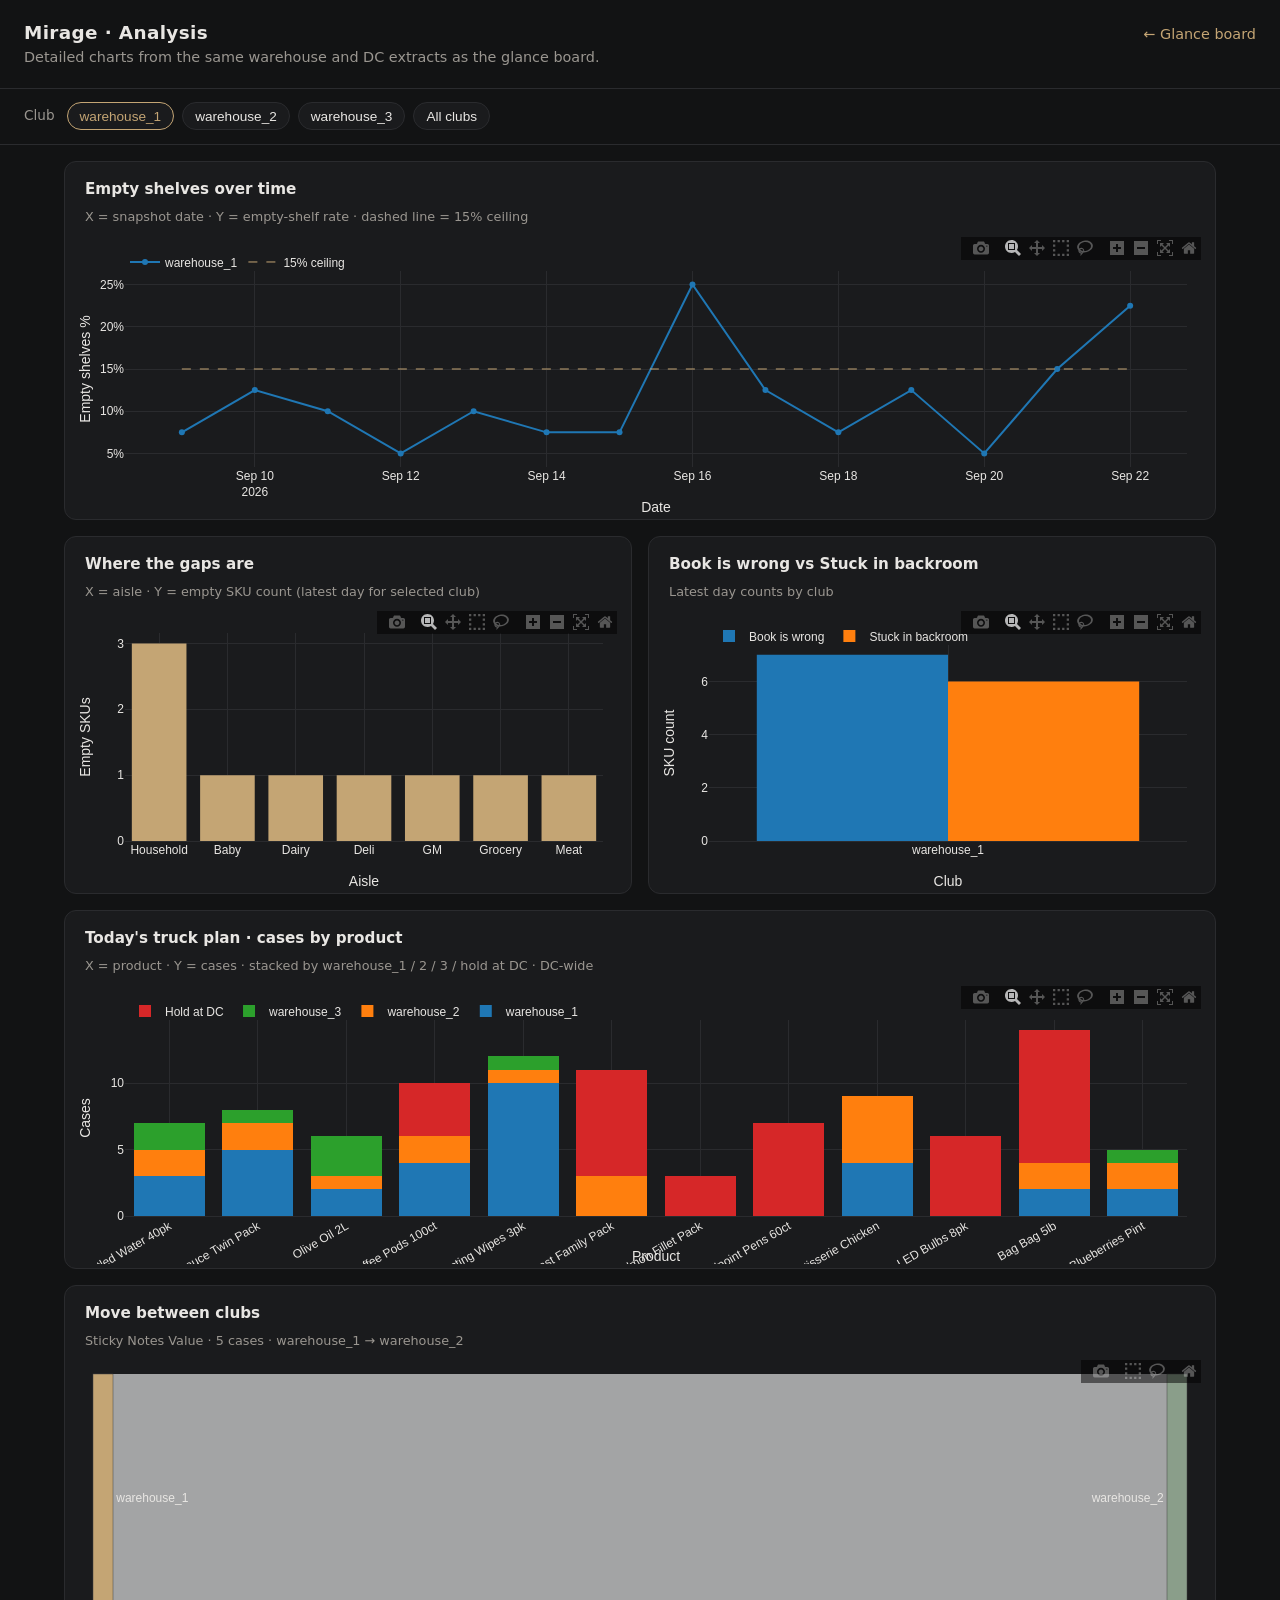
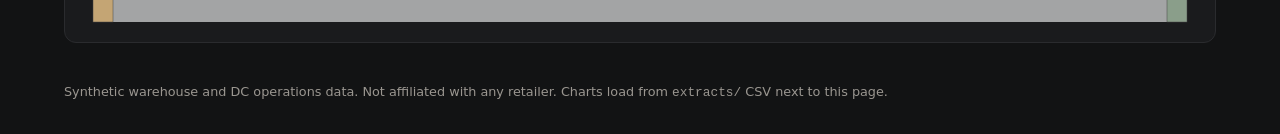
==== docs/analysis.html @ 95f7615b "Add Mirage analysis charts page Plotly deep-dive on the same CSV extracts as the glance board: gap t" ====
<!DOCTYPE html>
<html lang="en">
<head>
  <meta charset="utf-8" />
  <meta name="viewport" content="width=device-width, initial-scale=1" />
  <title>Mirage · Analysis</title>
  <link rel="icon" href="./favicon.svg" type="image/svg+xml" />
  <script src="https://cdn.plot.ly/plotly-2.35.2.min.js" charset="utf-8"></script>
  <style>
    :root {
      --bg: #121314;
      --panel: #1a1b1d;
      --ink: #e8e6e3;
      --muted: #9a9690;
      --line: #2a2b2e;
      --accent: #c4a574;
    }
    * { box-sizing: border-box; }
    body {
      margin: 0;
      font-family: "IBM Plex Sans", "Segoe UI", system-ui, sans-serif;
      background: var(--bg);
      color: var(--ink);
      line-height: 1.45;
    }
    header {
      display: flex; flex-wrap: wrap; gap: 1rem; align-items: baseline;
      justify-content: space-between;
      padding: 1.25rem 1.5rem;
      border-bottom: 1px solid var(--line);
    }
    header h1 { font-size: 1.15rem; font-weight: 600; margin: 0; letter-spacing: 0.02em; }
    header p { margin: 0; color: var(--muted); font-size: 0.9rem; }
    header a { color: var(--accent); text-decoration: none; }
    header a:hover { text-decoration: underline; }
    .toolbar {
      display: flex; flex-wrap: wrap; gap: 0.5rem; align-items: center;
      padding: 0.85rem 1.5rem; border-bottom: 1px solid var(--line);
    }
    .toolbar label { color: var(--muted); font-size: 0.85rem; margin-right: 0.25rem; }
    .chip {
      appearance: none; border: 1px solid var(--line); background: var(--panel);
      color: var(--ink); padding: 0.35rem 0.75rem; border-radius: 999px;
      cursor: pointer; font-size: 0.85rem;
    }
    .chip[aria-pressed="true"] { border-color: var(--accent); color: var(--accent); }
    main {
      display: grid;
      grid-template-columns: 1fr;
      gap: 1rem;
      padding: 1rem 1.5rem 2.5rem;
      max-width: 1200px;
      margin: 0 auto;
    }
    @media (min-width: 900px) {
      main { grid-template-columns: 1fr 1fr; }
      .wide { grid-column: 1 / -1; }
    }
    section.panel {
      background: var(--panel);
      border: 1px solid var(--line);
      border-radius: 12px;
      padding: 0.75rem 0.75rem 0.25rem;
    }
    section.panel h2 {
      margin: 0.25rem 0.5rem 0.5rem;
      font-size: 0.95rem;
      font-weight: 600;
    }
    section.panel .note {
      margin: 0 0.5rem 0.5rem;
      font-size: 0.8rem;
      color: var(--muted);
    }
    .chart { width: 100%; min-height: 280px; }
    footer {
      max-width: 1200px; margin: 0 auto; padding: 0 1.5rem 2rem;
      color: var(--muted); font-size: 0.8rem;
    }
  </style>
</head>
<body>
  <header>
    <div>
      <h1>Mirage · Analysis</h1>
      <p>Detailed charts from the same warehouse and DC extracts as the glance board.</p>
    </div>
    <p><a href="./">← Glance board</a></p>
  </header>
  <div class="toolbar" role="group" aria-label="Club filter">
    <label>Club</label>
    <button type="button" class="chip" data-club="warehouse_1" aria-pressed="true">warehouse_1</button>
    <button type="button" class="chip" data-club="warehouse_2" aria-pressed="false">warehouse_2</button>
    <button type="button" class="chip" data-club="warehouse_3" aria-pressed="false">warehouse_3</button>
    <button type="button" class="chip" data-club="all" aria-pressed="false">All clubs</button>
  </div>
  <main>
    <section class="panel wide">
      <h2>Empty shelves over time</h2>
      <p class="note">X = snapshot date · Y = empty-shelf rate · dashed line = 15% ceiling</p>
      <div id="gap-trend" class="chart"></div>
    </section>
    <section class="panel">
      <h2>Where the gaps are</h2>
      <p class="note">X = aisle · Y = empty SKU count (latest day for selected club)</p>
      <div id="gaps-aisle" class="chart"></div>
    </section>
    <section class="panel">
      <h2>Book is wrong vs Stuck in backroom</h2>
      <p class="note">Latest day counts by club</p>
      <div id="kpi-bars" class="chart"></div>
    </section>
    <section class="panel wide">
      <h2>Today's truck plan · cases by product</h2>
      <p class="note">X = product · Y = cases · stacked by warehouse_1 / 2 / 3 / hold at DC · DC-wide</p>
      <div id="po-stack" class="chart"></div>
    </section>
    <section class="panel wide">
      <h2>Move between clubs</h2>
      <p class="note">Sticky Notes Value · 5 cases · warehouse_1 → warehouse_2</p>
      <div id="xfer" class="chart"></div>
    </section>
  </main>
  <footer>
    Synthetic warehouse and DC operations data. Not affiliated with any retailer.
    Charts load from <code>extracts/</code> CSV next to this page.
  </footer>
  <script>
  (() => {
    const LAYOUT = {
      paper_bgcolor: "rgba(0,0,0,0)",
      plot_bgcolor: "rgba(0,0,0,0)",
      font: { color: "#e8e6e3", family: "IBM Plex Sans, Segoe UI, sans-serif", size: 12 },
      margin: { t: 24, r: 16, b: 48, l: 48 },
      xaxis: { gridcolor: "#2a2b2e", zerolinecolor: "#2a2b2e" },
      yaxis: { gridcolor: "#2a2b2e", zerolinecolor: "#2a2b2e" },
      legend: { orientation: "h", y: 1.12 },
    };
    const CFG = { responsive: true, displayModeBar: true, displaylogo: false };
    let club = "warehouse_1";
    let cache = {};

    async function loadCSV(name) {
      if (cache[name]) return cache[name];
      const text = await fetch("./extracts/" + name).then((r) => {
        if (!r.ok) throw new Error("Missing " + name);
        return r.text();
      });
      const lines = text.trim().split(/\r?\n/);
      const headers = lines[0].split(",");
      const rows = lines.slice(1).map((line) => {
        // simple CSV (no nested commas in these extracts except city which is quoted — use regex split)
        const cells = [];
        let cur = "", inQ = false;
        for (let i = 0; i < line.length; i++) {
          const ch = line[i];
          if (ch === '"') { inQ = !inQ; continue; }
          if (ch === "," && !inQ) { cells.push(cur); cur = ""; continue; }
          cur += ch;
        }
        cells.push(cur);
        const o = {};
        headers.forEach((h, i) => { o[h] = cells[i]; });
        return o;
      });
      cache[name] = rows;
      return rows;
    }

    function setClub(id) {
      club = id;
      document.querySelectorAll(".chip[data-club]").forEach((btn) => {
        btn.setAttribute("aria-pressed", btn.getAttribute("data-club") === id ? "true" : "false");
      });
      render();
    }

    async function render() {
      const trend = await loadCSV("v_gap_rate_trend.csv");
      const aisles = await loadCSV("v_gaps_by_category.csv");
      const kpis = await loadCSV("v_store_day_kpis.csv");
      const po = await loadCSV("v_po_allocation.csv");
      const xfer = await loadCSV("v_reallocation_moves.csv");

      const trendF = club === "all" ? trend : trend.filter((r) => r.chip_label === club);
      const byClub = {};
      trendF.forEach((r) => {
        (byClub[r.chip_label] ||= { x: [], y: [] }).x.push(r.snapshot_date);
        byClub[r.chip_label].y.push(+r.gap_rate * 100);
      });
      const trendTraces = Object.entries(byClub).map(([name, s]) => ({
        name, x: s.x, y: s.y, type: "scatter", mode: "lines+markers",
      }));
      trendTraces.push({
        name: "15% ceiling",
        x: trendF.map((r) => r.snapshot_date),
        y: trendF.map(() => 15),
        type: "scatter", mode: "lines",
        line: { dash: "dash", color: "#c4a574", width: 1 },
        hoverinfo: "skip",
      });
      Plotly.newPlot("gap-trend", trendTraces, {
        ...LAYOUT,
        yaxis: { ...LAYOUT.yaxis, title: "Empty shelves %", ticksuffix: "%" },
        xaxis: { ...LAYOUT.xaxis, title: "Date" },
      }, CFG);

      const latest = [...aisles].sort((a, b) => b.snapshot_date.localeCompare(a.snapshot_date))[0]?.snapshot_date;
      let aisleF = aisles.filter((r) => r.snapshot_date === latest);
      if (club !== "all") aisleF = aisleF.filter((r) => r.chip_label === club);
      const aisleAgg = {};
      aisleF.forEach((r) => { aisleAgg[r.category] = (aisleAgg[r.category] || 0) + (+r.gap_sku_count); });
      const aisleNames = Object.keys(aisleAgg).sort((a, b) => aisleAgg[b] - aisleAgg[a]);
      Plotly.newPlot("gaps-aisle", [{
        type: "bar",
        x: aisleNames,
        y: aisleNames.map((k) => aisleAgg[k]),
        marker: { color: "#c4a574" },
      }], {
        ...LAYOUT,
        yaxis: { ...LAYOUT.yaxis, title: "Empty SKUs" },
        xaxis: { ...LAYOUT.xaxis, title: "Aisle" },
        showlegend: false,
      }, CFG);

      const kpiLatest = [...kpis].sort((a, b) => b.snapshot_date.localeCompare(a.snapshot_date))[0]?.snapshot_date;
      let kpiF = kpis.filter((r) => r.snapshot_date === kpiLatest);
      if (club !== "all") kpiF = kpiF.filter((r) => r.chip_label === club);
      Plotly.newPlot("kpi-bars", [
        { name: "Book is wrong", type: "bar", x: kpiF.map((r) => r.chip_label), y: kpiF.map((r) => +r.phantom_sku_count) },
        { name: "Stuck in backroom", type: "bar", x: kpiF.map((r) => r.chip_label), y: kpiF.map((r) => +r.backroom_rescue_sku_count) },
      ], {
        ...LAYOUT,
        barmode: "group",
        yaxis: { ...LAYOUT.yaxis, title: "SKU count" },
        xaxis: { ...LAYOUT.xaxis, title: "Club" },
      }, CFG);

      const flags = await loadCSV("v_inventory_flags.csv");
      const skuName = {};
      flags.forEach((r) => { if (r.sku_id && r.sku_name) skuName[r.sku_id] = r.sku_name; });
      const pivot = {};
      po.forEach((r) => {
        const id = r.sku_id;
        if (!pivot[id]) pivot[id] = { label: skuName[id] || id, w1: 0, w2: 0, w3: 0, received: 0 };
        const alloc = +r.cases_allocated || 0;
        if (r.store_name === "warehouse_1") pivot[id].w1 = alloc;
        if (r.store_name === "warehouse_2") pivot[id].w2 = alloc;
        if (r.store_name === "warehouse_3") pivot[id].w3 = alloc;
        pivot[id].received = Math.max(pivot[id].received, +r.cases_received || 0);
      });
      const labs = [], a1 = [], a2 = [], a3 = [], ah = [];
      Object.values(pivot).forEach((p) => {
        labs.push(p.label);
        a1.push(p.w1); a2.push(p.w2); a3.push(p.w3);
        ah.push(Math.max(0, p.received - p.w1 - p.w2 - p.w3));
      });
      Plotly.newPlot("po-stack", [
        { name: "warehouse_1", type: "bar", x: labs, y: a1 },
        { name: "warehouse_2", type: "bar", x: labs, y: a2 },
        { name: "warehouse_3", type: "bar", x: labs, y: a3 },
        { name: "Hold at DC", type: "bar", x: labs, y: ah },
      ], {
        ...LAYOUT,
        barmode: "stack",
        yaxis: { ...LAYOUT.yaxis, title: "Cases" },
        xaxis: { ...LAYOUT.xaxis, title: "Product", tickangle: -30 },
      }, CFG);

      Plotly.newPlot("xfer", [{
        type: "sankey",
        orientation: "h",
        node: {
          label: ["warehouse_1", "warehouse_2"],
          color: ["#c4a574", "#8a9e8a"],
        },
        link: {
          source: xfer.map(() => 0),
          target: xfer.map(() => 1),
          value: xfer.map((r) => +r.cases_moved || 0),
          label: xfer.map((r) => (r.sku_name || r.sku_id) + " · " + r.cases_moved + " cases"),
        },
      }], {
        ...LAYOUT,
        margin: { t: 16, r: 16, b: 16, l: 16 },
      }, CFG);
    }

    document.querySelectorAll(".chip[data-club]").forEach((btn) => {
      btn.addEventListener("click", () => setClub(btn.getAttribute("data-club")));
    });
    render().catch((e) => {
      document.querySelector("main").insertAdjacentHTML("afterbegin",
        "<p style=\"color:#e88\">Could not load extracts: " + e.message + "</p>");
    });
  })();
  </script>
</body>
</html>
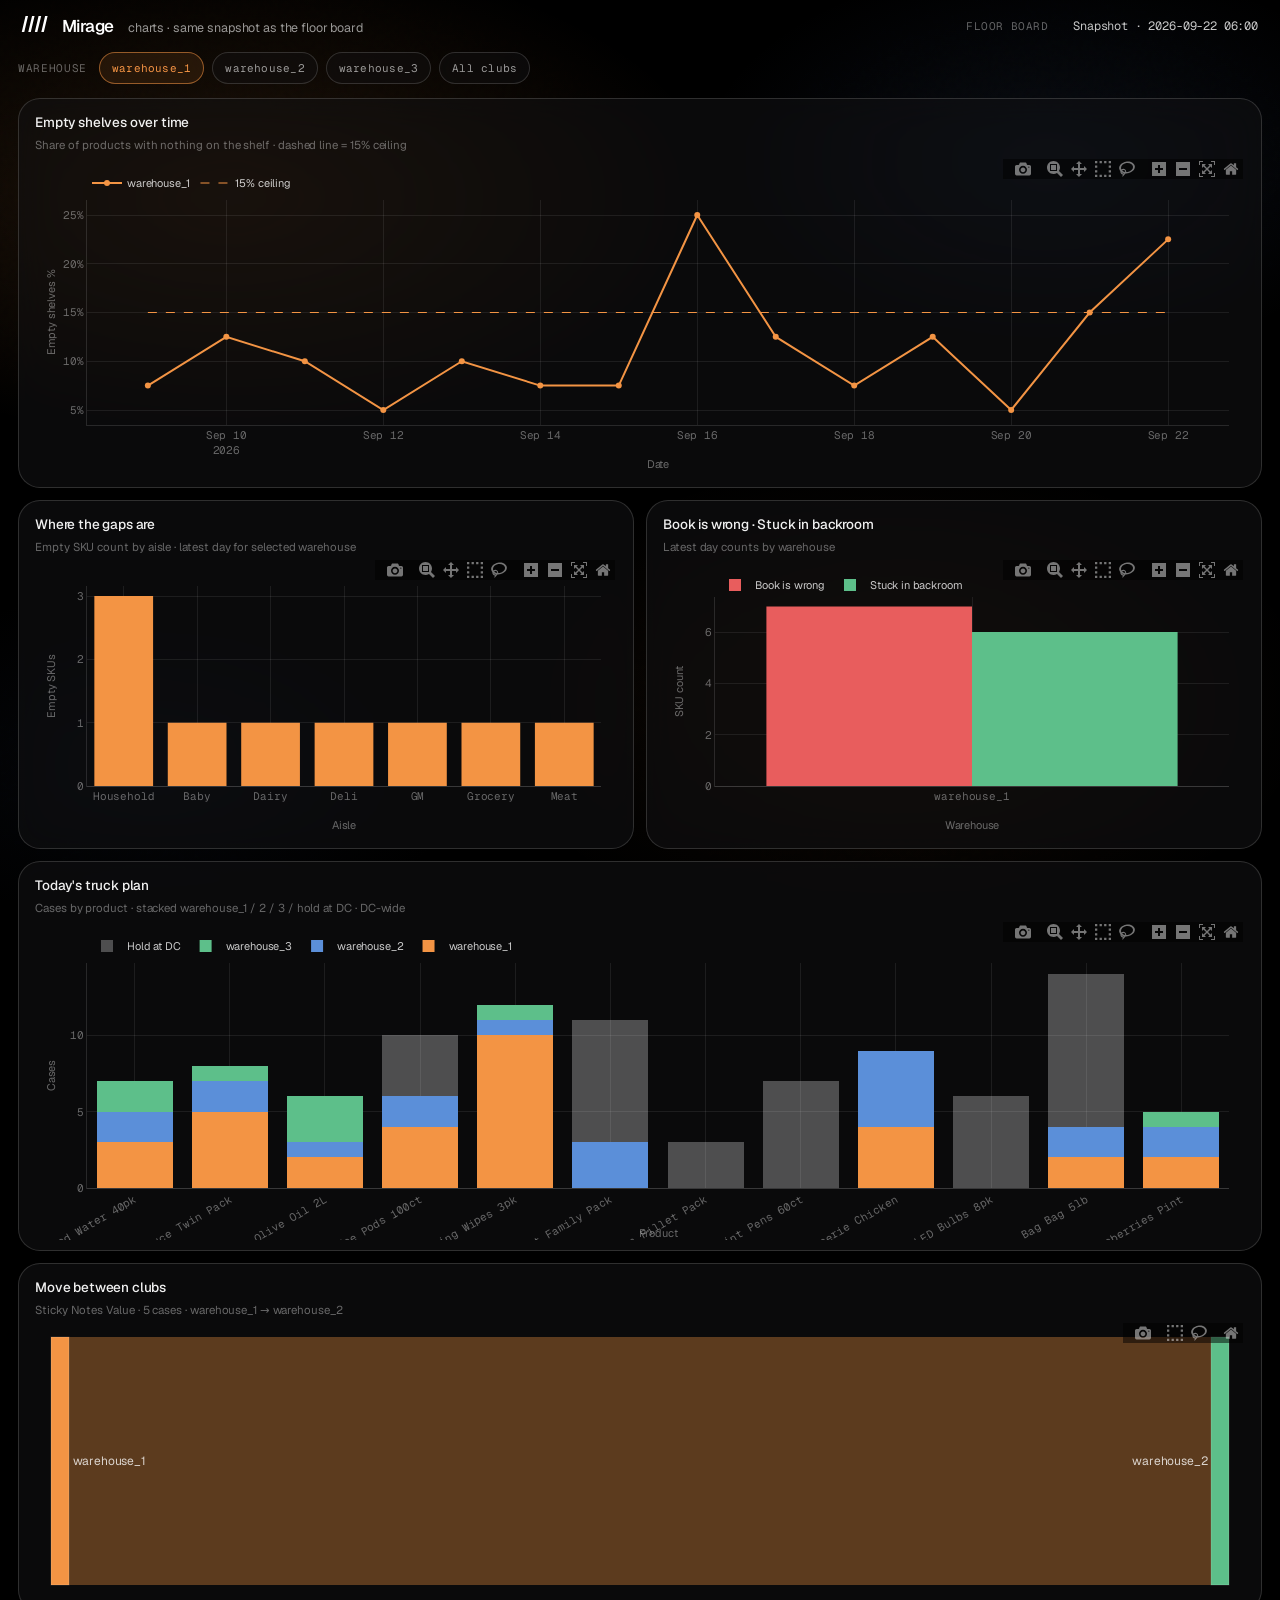
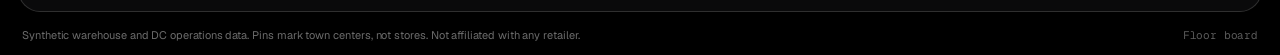
==== commit 9df9de1c: "Restyle Mirage analysis page to match frost Frost chrome on the Plotly deep-dive, Floor board link b" ====
--- a/docs/analysis.html
+++ b/docs/analysis.html
@@ -3,138 +3,124 @@
 <head>
   <meta charset="utf-8" />
   <meta name="viewport" content="width=device-width, initial-scale=1" />
-  <title>Mirage · Analysis</title>
+  <meta name="theme-color" content="#000000" />
+  <title>Mirage · Charts</title>
+  <meta name="description" content="Mirage — empty shelves over time, aisle gaps, truck plan, and moves between clubs." />
   <link rel="icon" href="./favicon.svg" type="image/svg+xml" />
+  <link rel="stylesheet" href="./assets/css/fonts.css" />
+  <link rel="stylesheet" href="./assets/css/analysis.css" />
   <script src="https://cdn.plot.ly/plotly-2.35.2.min.js" charset="utf-8"></script>
-  <style>
-    :root {
-      --bg: #121314;
-      --panel: #1a1b1d;
-      --ink: #e8e6e3;
-      --muted: #9a9690;
-      --line: #2a2b2e;
-      --accent: #c4a574;
-    }
-    * { box-sizing: border-box; }
-    body {
-      margin: 0;
-      font-family: "IBM Plex Sans", "Segoe UI", system-ui, sans-serif;
-      background: var(--bg);
-      color: var(--ink);
-      line-height: 1.45;
-    }
-    header {
-      display: flex; flex-wrap: wrap; gap: 1rem; align-items: baseline;
-      justify-content: space-between;
-      padding: 1.25rem 1.5rem;
-      border-bottom: 1px solid var(--line);
-    }
-    header h1 { font-size: 1.15rem; font-weight: 600; margin: 0; letter-spacing: 0.02em; }
-    header p { margin: 0; color: var(--muted); font-size: 0.9rem; }
-    header a { color: var(--accent); text-decoration: none; }
-    header a:hover { text-decoration: underline; }
-    .toolbar {
-      display: flex; flex-wrap: wrap; gap: 0.5rem; align-items: center;
-      padding: 0.85rem 1.5rem; border-bottom: 1px solid var(--line);
-    }
-    .toolbar label { color: var(--muted); font-size: 0.85rem; margin-right: 0.25rem; }
-    .chip {
-      appearance: none; border: 1px solid var(--line); background: var(--panel);
-      color: var(--ink); padding: 0.35rem 0.75rem; border-radius: 999px;
-      cursor: pointer; font-size: 0.85rem;
-    }
-    .chip[aria-pressed="true"] { border-color: var(--accent); color: var(--accent); }
-    main {
-      display: grid;
-      grid-template-columns: 1fr;
-      gap: 1rem;
-      padding: 1rem 1.5rem 2.5rem;
-      max-width: 1200px;
-      margin: 0 auto;
-    }
-    @media (min-width: 900px) {
-      main { grid-template-columns: 1fr 1fr; }
-      .wide { grid-column: 1 / -1; }
-    }
-    section.panel {
-      background: var(--panel);
-      border: 1px solid var(--line);
-      border-radius: 12px;
-      padding: 0.75rem 0.75rem 0.25rem;
-    }
-    section.panel h2 {
-      margin: 0.25rem 0.5rem 0.5rem;
-      font-size: 0.95rem;
-      font-weight: 600;
-    }
-    section.panel .note {
-      margin: 0 0.5rem 0.5rem;
-      font-size: 0.8rem;
-      color: var(--muted);
-    }
-    .chart { width: 100%; min-height: 280px; }
-    footer {
-      max-width: 1200px; margin: 0 auto; padding: 0 1.5rem 2rem;
-      color: var(--muted); font-size: 0.8rem;
-    }
-  </style>
 </head>
 <body>
-  <header>
-    <div>
-      <h1>Mirage · Analysis</h1>
-      <p>Detailed charts from the same warehouse and DC extracts as the glance board.</p>
+  <div class="app">
+    <div class="ambient" aria-hidden="true"></div>
+
+    <header class="topbar">
+      <div class="brand">
+        <svg class="mark" viewBox="0 0 34 20" aria-hidden="true">
+          <path
+            fill="currentColor"
+            d="M6.4 0h3.15L4.85 20H1.7L6.4 0Zm8.15 0h3.15L13 20H9.85l4.7-20Zm8.15 0H26L21.15 20h-3.15L22.7 0Zm8.15 0H34L29.3 20h-3.15L30.85 0Z"
+          ></path>
+        </svg>
+        <div class="wordmark">Mirage</div>
+        <p class="subtitle">charts · same snapshot as the floor board</p>
+      </div>
+      <div class="top-tools">
+        <a class="nav-link" href="./index.html">Floor board</a>
+        <time class="as-of" datetime="2026-09-22T06:00:00">Snapshot · 2026-09-22 06:00</time>
+      </div>
+    </header>
+
+    <div class="toolbar" role="group" aria-label="Warehouse filter">
+      <span class="toolbar-label">Warehouse</span>
+      <button type="button" class="chip" data-club="warehouse_1" aria-pressed="true">warehouse_1</button>
+      <button type="button" class="chip" data-club="warehouse_2" aria-pressed="false">warehouse_2</button>
+      <button type="button" class="chip" data-club="warehouse_3" aria-pressed="false">warehouse_3</button>
+      <button type="button" class="chip" data-club="all" aria-pressed="false">All clubs</button>
     </div>
-    <p><a href="./">← Glance board</a></p>
-  </header>
-  <div class="toolbar" role="group" aria-label="Club filter">
-    <label>Club</label>
-    <button type="button" class="chip" data-club="warehouse_1" aria-pressed="true">warehouse_1</button>
-    <button type="button" class="chip" data-club="warehouse_2" aria-pressed="false">warehouse_2</button>
-    <button type="button" class="chip" data-club="warehouse_3" aria-pressed="false">warehouse_3</button>
-    <button type="button" class="chip" data-club="all" aria-pressed="false">All clubs</button>
+
+    <main class="stage">
+      <section class="glass wide" aria-label="Empty shelves over time">
+        <h2 class="card-title">Empty shelves over time</h2>
+        <p class="card-note">Share of products with nothing on the shelf · dashed line = 15% ceiling</p>
+        <div id="gap-trend" class="chart tall"></div>
+      </section>
+
+      <section class="glass" aria-label="Where the gaps are">
+        <h2 class="card-title">Where the gaps are</h2>
+        <p class="card-note">Empty SKU count by aisle · latest day for selected warehouse</p>
+        <div id="gaps-aisle" class="chart"></div>
+      </section>
+
+      <section class="glass" aria-label="Book is wrong vs Stuck in backroom">
+        <h2 class="card-title">Book is wrong · Stuck in backroom</h2>
+        <p class="card-note">Latest day counts by warehouse</p>
+        <div id="kpi-bars" class="chart"></div>
+      </section>
+
+      <section class="glass wide" aria-label="Today's truck plan">
+        <h2 class="card-title">Today's truck plan</h2>
+        <p class="card-note">Cases by product · stacked warehouse_1 / 2 / 3 / hold at DC · DC-wide</p>
+        <div id="po-stack" class="chart tall"></div>
+      </section>
+
+      <section class="glass wide" aria-label="Move between clubs">
+        <h2 class="card-title">Move between clubs</h2>
+        <p class="card-note">Sticky Notes Value · 5 cases · warehouse_1 → warehouse_2</p>
+        <div id="xfer" class="chart"></div>
+      </section>
+    </main>
+
+    <footer class="legal">
+      <p class="disclaimer">
+        Synthetic warehouse and DC operations data. Pins mark town centers, not stores. Not affiliated with any retailer.
+      </p>
+      <a class="repo" href="./index.html">Floor board</a>
+    </footer>
   </div>
-  <main>
-    <section class="panel wide">
-      <h2>Empty shelves over time</h2>
-      <p class="note">X = snapshot date · Y = empty-shelf rate · dashed line = 15% ceiling</p>
-      <div id="gap-trend" class="chart"></div>
-    </section>
-    <section class="panel">
-      <h2>Where the gaps are</h2>
-      <p class="note">X = aisle · Y = empty SKU count (latest day for selected club)</p>
-      <div id="gaps-aisle" class="chart"></div>
-    </section>
-    <section class="panel">
-      <h2>Book is wrong vs Stuck in backroom</h2>
-      <p class="note">Latest day counts by club</p>
-      <div id="kpi-bars" class="chart"></div>
-    </section>
-    <section class="panel wide">
-      <h2>Today's truck plan · cases by product</h2>
-      <p class="note">X = product · Y = cases · stacked by warehouse_1 / 2 / 3 / hold at DC · DC-wide</p>
-      <div id="po-stack" class="chart"></div>
-    </section>
-    <section class="panel wide">
-      <h2>Move between clubs</h2>
-      <p class="note">Sticky Notes Value · 5 cases · warehouse_1 → warehouse_2</p>
-      <div id="xfer" class="chart"></div>
-    </section>
-  </main>
-  <footer>
-    Synthetic warehouse and DC operations data. Not affiliated with any retailer.
-    Charts load from <code>extracts/</code> CSV next to this page.
-  </footer>
+
   <script>
   (() => {
+    const ACCENT = "#f39444";
+    const DANGER = "#e85d5d";
+    const RESCUE = "#5dbf8a";
+    const MUTED = "rgba(255,255,255,0.38)";
+    const GRID = "rgba(255,255,255,0.08)";
+    const TEXT = "rgba(255,255,255,0.78)";
+    const SERIES = ["#f39444", "#5b8fd9", "#5dbf8a", "rgba(255,255,255,0.28)"];
+
     const LAYOUT = {
       paper_bgcolor: "rgba(0,0,0,0)",
       plot_bgcolor: "rgba(0,0,0,0)",
-      font: { color: "#e8e6e3", family: "IBM Plex Sans, Segoe UI, sans-serif", size: 12 },
-      margin: { t: 24, r: 16, b: 48, l: 48 },
-      xaxis: { gridcolor: "#2a2b2e", zerolinecolor: "#2a2b2e" },
-      yaxis: { gridcolor: "#2a2b2e", zerolinecolor: "#2a2b2e" },
-      legend: { orientation: "h", y: 1.12 },
+      font: { color: TEXT, family: "Geist Variable, Geist, system-ui, sans-serif", size: 12 },
+      margin: { t: 28, r: 16, b: 52, l: 52 },
+      xaxis: {
+        gridcolor: GRID,
+        zerolinecolor: GRID,
+        linecolor: "rgba(255,255,255,0.12)",
+        tickfont: { color: MUTED, family: "Geist Mono Variable, Geist Mono, monospace", size: 11 },
+        title: { font: { size: 11, color: MUTED } },
+      },
+      yaxis: {
+        gridcolor: GRID,
+        zerolinecolor: GRID,
+        linecolor: "rgba(255,255,255,0.12)",
+        tickfont: { color: MUTED, family: "Geist Mono Variable, Geist Mono, monospace", size: 11 },
+        title: { font: { size: 11, color: MUTED } },
+      },
+      legend: {
+        orientation: "h",
+        y: 1.14,
+        x: 0,
+        font: { size: 11, color: TEXT },
+        bgcolor: "rgba(0,0,0,0)",
+      },
+      hoverlabel: {
+        bgcolor: "rgba(18,18,20,0.92)",
+        bordercolor: "rgba(255,255,255,0.15)",
+        font: { family: "Geist Variable, Geist, system-ui, sans-serif", size: 12, color: "#fff" },
+      },
     };
     const CFG = { responsive: true, displayModeBar: true, displaylogo: false };
     let club = "warehouse_1";
@@ -149,7 +135,6 @@
       const lines = text.trim().split(/\r?\n/);
       const headers = lines[0].split(",");
       const rows = lines.slice(1).map((line) => {
-        // simple CSV (no nested commas in these extracts except city which is quoted — use regex split)
         const cells = [];
         let cur = "", inQ = false;
         for (let i = 0; i < line.length; i++) {
@@ -188,21 +173,41 @@
         (byClub[r.chip_label] ||= { x: [], y: [] }).x.push(r.snapshot_date);
         byClub[r.chip_label].y.push(+r.gap_rate * 100);
       });
-      const trendTraces = Object.entries(byClub).map(([name, s]) => ({
-        name, x: s.x, y: s.y, type: "scatter", mode: "lines+markers",
-      }));
+      const clubOrder = ["warehouse_1", "warehouse_2", "warehouse_3"];
+      const trendTraces = clubOrder
+        .filter((name) => byClub[name])
+        .map((name, i) => ({
+          name,
+          x: byClub[name].x,
+          y: byClub[name].y,
+          type: "scatter",
+          mode: "lines+markers",
+          line: { color: SERIES[i], width: 2 },
+          marker: { color: SERIES[i], size: 6 },
+        }));
+      Object.keys(byClub).forEach((name) => {
+        if (clubOrder.includes(name)) return;
+        trendTraces.push({
+          name, x: byClub[name].x, y: byClub[name].y,
+          type: "scatter", mode: "lines+markers",
+          line: { color: ACCENT, width: 2 },
+          marker: { color: ACCENT, size: 6 },
+        });
+      });
+      const ceilX = [...new Set(trendF.map((r) => r.snapshot_date))].sort();
       trendTraces.push({
         name: "15% ceiling",
-        x: trendF.map((r) => r.snapshot_date),
-        y: trendF.map(() => 15),
-        type: "scatter", mode: "lines",
-        line: { dash: "dash", color: "#c4a574", width: 1 },
+        x: ceilX,
+        y: ceilX.map(() => 15),
+        type: "scatter",
+        mode: "lines",
+        line: { dash: "dash", color: ACCENT, width: 1.2 },
         hoverinfo: "skip",
       });
       Plotly.newPlot("gap-trend", trendTraces, {
         ...LAYOUT,
-        yaxis: { ...LAYOUT.yaxis, title: "Empty shelves %", ticksuffix: "%" },
-        xaxis: { ...LAYOUT.xaxis, title: "Date" },
+        yaxis: { ...LAYOUT.yaxis, title: { ...LAYOUT.yaxis.title, text: "Empty shelves %" }, ticksuffix: "%" },
+        xaxis: { ...LAYOUT.xaxis, title: { ...LAYOUT.xaxis.title, text: "Date" } },
       }, CFG);
 
       const latest = [...aisles].sort((a, b) => b.snapshot_date.localeCompare(a.snapshot_date))[0]?.snapshot_date;
@@ -215,11 +220,12 @@
         type: "bar",
         x: aisleNames,
         y: aisleNames.map((k) => aisleAgg[k]),
-        marker: { color: "#c4a574" },
+        marker: { color: ACCENT },
+        hovertemplate: "%{x}<br>%{y} empty SKUs<extra></extra>",
       }], {
         ...LAYOUT,
-        yaxis: { ...LAYOUT.yaxis, title: "Empty SKUs" },
-        xaxis: { ...LAYOUT.xaxis, title: "Aisle" },
+        yaxis: { ...LAYOUT.yaxis, title: { ...LAYOUT.yaxis.title, text: "Empty SKUs" } },
+        xaxis: { ...LAYOUT.xaxis, title: { ...LAYOUT.xaxis.title, text: "Aisle" } },
         showlegend: false,
       }, CFG);
 
@@ -227,13 +233,25 @@
       let kpiF = kpis.filter((r) => r.snapshot_date === kpiLatest);
       if (club !== "all") kpiF = kpiF.filter((r) => r.chip_label === club);
       Plotly.newPlot("kpi-bars", [
-        { name: "Book is wrong", type: "bar", x: kpiF.map((r) => r.chip_label), y: kpiF.map((r) => +r.phantom_sku_count) },
-        { name: "Stuck in backroom", type: "bar", x: kpiF.map((r) => r.chip_label), y: kpiF.map((r) => +r.backroom_rescue_sku_count) },
+        {
+          name: "Book is wrong",
+          type: "bar",
+          x: kpiF.map((r) => r.chip_label),
+          y: kpiF.map((r) => +r.phantom_sku_count),
+          marker: { color: DANGER },
+        },
+        {
+          name: "Stuck in backroom",
+          type: "bar",
+          x: kpiF.map((r) => r.chip_label),
+          y: kpiF.map((r) => +r.backroom_rescue_sku_count),
+          marker: { color: RESCUE },
+        },
       ], {
         ...LAYOUT,
         barmode: "group",
-        yaxis: { ...LAYOUT.yaxis, title: "SKU count" },
-        xaxis: { ...LAYOUT.xaxis, title: "Club" },
+        yaxis: { ...LAYOUT.yaxis, title: { ...LAYOUT.yaxis.title, text: "SKU count" } },
+        xaxis: { ...LAYOUT.xaxis, title: { ...LAYOUT.xaxis.title, text: "Warehouse" } },
       }, CFG);
 
       const flags = await loadCSV("v_inventory_flags.csv");
@@ -256,15 +274,15 @@
         ah.push(Math.max(0, p.received - p.w1 - p.w2 - p.w3));
       });
       Plotly.newPlot("po-stack", [
-        { name: "warehouse_1", type: "bar", x: labs, y: a1 },
-        { name: "warehouse_2", type: "bar", x: labs, y: a2 },
-        { name: "warehouse_3", type: "bar", x: labs, y: a3 },
-        { name: "Hold at DC", type: "bar", x: labs, y: ah },
+        { name: "warehouse_1", type: "bar", x: labs, y: a1, marker: { color: SERIES[0] } },
+        { name: "warehouse_2", type: "bar", x: labs, y: a2, marker: { color: SERIES[1] } },
+        { name: "warehouse_3", type: "bar", x: labs, y: a3, marker: { color: SERIES[2] } },
+        { name: "Hold at DC", type: "bar", x: labs, y: ah, marker: { color: SERIES[3] } },
       ], {
         ...LAYOUT,
         barmode: "stack",
-        yaxis: { ...LAYOUT.yaxis, title: "Cases" },
-        xaxis: { ...LAYOUT.xaxis, title: "Product", tickangle: -30 },
+        yaxis: { ...LAYOUT.yaxis, title: { ...LAYOUT.yaxis.title, text: "Cases" } },
+        xaxis: { ...LAYOUT.xaxis, title: { ...LAYOUT.xaxis.title, text: "Product" }, tickangle: -30 },
       }, CFG);
 
       Plotly.newPlot("xfer", [{
@@ -272,13 +290,17 @@
         orientation: "h",
         node: {
           label: ["warehouse_1", "warehouse_2"],
-          color: ["#c4a574", "#8a9e8a"],
+          color: [ACCENT, RESCUE],
+          pad: 18,
+          thickness: 18,
+          line: { color: "rgba(255,255,255,0.15)", width: 1 },
         },
         link: {
           source: xfer.map(() => 0),
           target: xfer.map(() => 1),
           value: xfer.map((r) => +r.cases_moved || 0),
           label: xfer.map((r) => (r.sku_name || r.sku_id) + " · " + r.cases_moved + " cases"),
+          color: "rgba(243,148,68,0.35)",
         },
       }], {
         ...LAYOUT,
@@ -291,7 +313,7 @@
     });
     render().catch((e) => {
       document.querySelector("main").insertAdjacentHTML("afterbegin",
-        "<p style=\"color:#e88\">Could not load extracts: " + e.message + "</p>");
+        "<p class=\"load-err\">Could not load extracts: " + e.message + "</p>");
     });
   })();
   </script>
--- a/docs/assets/css/fonts.css
+++ b/docs/assets/css/fonts.css
@@ -0,0 +1,13 @@
+@font-face{font-family:Geist Variable;font-style:normal;font-display:swap;font-weight:100 900;src:url(../fonts/geist-cyrillic-ext-wght-normal-DjL33-gN.woff2)format("woff2-variations");unicode-range:U+460-52F,U+1C80-1C8A,U+20B4,U+2DE0-2DFF,U+A640-A69F,U+FE2E-FE2F}
+@font-face{font-family:Geist Variable;font-style:normal;font-display:swap;font-weight:100 900;src:url(../fonts/geist-cyrillic-wght-normal-BEAKL7Jp.woff2)format("woff2-variations");unicode-range:U+301,U+400-45F,U+490-491,U+4B0-4B1,U+2116}
+@font-face{font-family:Geist Variable;font-style:normal;font-display:swap;font-weight:100 900;src:url(../fonts/geist-vietnamese-wght-normal-6IgcOCM7.woff2)format("woff2-variations");unicode-range:U+102-103,U+110-111,U+128-129,U+168-169,U+1A0-1A1,U+1AF-1B0,U+300-301,U+303-304,U+308-309,U+323,U+329,U+1EA0-1EF9,U+20AB}
+@font-face{font-family:Geist Variable;font-style:normal;font-display:swap;font-weight:100 900;src:url(../fonts/geist-latin-ext-wght-normal-DC-KSUi6.woff2)format("woff2-variations");unicode-range:U+100-2BA,U+2BD-2C5,U+2C7-2CC,U+2CE-2D7,U+2DD-2FF,U+304,U+308,U+329,U+1D00-1DBF,U+1E00-1E9F,U+1EF2-1EFF,U+2020,U+20A0-20AB,U+20AD-20C0,U+2113,U+2C60-2C7F,U+A720-A7FF}
+@font-face{font-family:Geist Variable;font-style:normal;font-display:swap;font-weight:100 900;src:url(../fonts/geist-latin-wght-normal-BgDaEnEv.woff2)format("woff2-variations");unicode-range:U+??,U+131,U+152-153,U+2BB-2BC,U+2C6,U+2DA,U+2DC,U+304,U+308,U+329,U+2000-206F,U+20AC,U+2122,U+2191,U+2193,U+2212,U+2215,U+FEFF,U+FFFD}
+@font-face{font-family:Geist Mono Variable;font-style:normal;font-display:swap;font-weight:100 900;src:url(../fonts/geist-mono-cyrillic-ext-wght-normal-X_5orZeX.woff2)format("woff2-variations");unicode-range:U+460-52F,U+1C80-1C8A,U+20B4,U+2DE0-2DFF,U+A640-A69F,U+FE2E-FE2F}
+@font-face{font-family:Geist Mono Variable;font-style:normal;font-display:swap;font-weight:100 900;src:url(../fonts/geist-mono-cyrillic-wght-normal-DiZS0aHC.woff2)format("woff2-variations");unicode-range:U+301,U+400-45F,U+490-491,U+4B0-4B1,U+2116}
+@font-face{font-family:Geist Mono Variable;font-style:normal;font-display:swap;font-weight:100 900;src:url(../fonts/geist-mono-symbols2-wght-normal-CO5SzqOn.woff2)format("woff2-variations");unicode-range:U+2000-2001,U+2004-2008,U+200A,U+23B8-23BD,U+2500-259F}
+@font-face{font-family:Geist Mono Variable;font-style:normal;font-display:swap;font-weight:100 900;src:url(../fonts/geist-mono-vietnamese-wght-normal-DadHysG0.woff2)format("woff2-variations");unicode-range:U+102-103,U+110-111,U+128-129,U+168-169,U+1A0-1A1,U+1AF-1B0,U+300-301,U+303-304,U+308-309,U+323,U+329,U+1EA0-1EF9,U+20AB}
+@font-face{font-family:Geist Mono Variable;font-style:normal;font-display:swap;font-weight:100 900;src:url(../fonts/geist-mono-latin-ext-wght-normal-Bwz-egvJ.woff2)format("woff2-variations");unicode-range:U+100-2BA,U+2BD-2C5,U+2C7-2CC,U+2CE-2D7,U+2DD-2FF,U+304,U+308,U+329,U+1D00-1DBF,U+1E00-1E9F,U+1EF2-1EFF,U+2020,U+20A0-20AB,U+20AD-20C0,U+2113,U+2C60-2C7F,U+A720-A7FF}
+@font-face{font-family:Geist Mono Variable;font-style:normal;font-display:swap;font-weight:100 900;src:url(../fonts/geist-mono-latin-wght-normal-XN7g48iV.woff2)format("woff2-variations");unicode-range:U+??,U+131,U+152-153,U+2BB-2BC,U+2C6,U+2DA,U+2DC,U+304,U+308,U+329,U+2000-206F,U+20AC,U+2122,U+2191,U+2193,U+2212,U+2215,U+FEFF,U+FFFD}
+@font-face{font-family:Doto Variable;font-style:normal;font-display:swap;font-weight:100 900;src:url(../fonts/doto-latin-ext-rond-normal-sLBPzHsa.woff2)format("woff2-variations");unicode-range:U+100-2BA,U+2BD-2C5,U+2C7-2CC,U+2CE-2D7,U+2DD-2FF,U+304,U+308,U+329,U+1D00-1DBF,U+1E00-1E9F,U+1EF2-1EFF,U+2020,U+20A0-20AB,U+20AD-20C0,U+2113,U+2C60-2C7F,U+A720-A7FF}
+@font-face{font-family:Doto Variable;font-style:normal;font-display:swap;font-weight:100 900;src:url(../fonts/doto-latin-rond-normal-Cy2ndtyN.woff2)format("woff2-variations");unicode-range:U+??,U+131,U+152-153,U+2BB-2BC,U+2C6,U+2DA,U+2DC,U+304,U+308,U+329,U+2000-206F,U+20AC,U+2122,U+2191,U+2193,U+2212,U+2215,U+FEFF,U+FFFD}
--- a/docs/assets/css/analysis.css
+++ b/docs/assets/css/analysis.css
@@ -0,0 +1,241 @@
+/* Mirage — analysis deep-dive (frost house UI) */
+:root {
+  --canvas: #000;
+  --glass: rgba(18, 18, 20, 0.58);
+  --line: rgba(255, 255, 255, 0.15);
+  --text: rgba(255, 255, 255, 0.92);
+  --text-dim: rgba(255, 255, 255, 0.58);
+  --text-faint: rgba(255, 255, 255, 0.38);
+  --accent: #f39444;
+  --danger: #e85d5d;
+  --rescue: #5dbf8a;
+  --radius: 22px;
+  --radius-sm: 14px;
+  --gap: 12px;
+  --pad: 18px;
+  --font-ui: "Geist Variable", "Geist", system-ui, sans-serif;
+  --font-num: "Doto Variable", "Doto", sans-serif;
+  --font-mono: "Geist Mono Variable", "Geist Mono", ui-monospace, monospace;
+  color-scheme: dark;
+}
+*, *::before, *::after { box-sizing: border-box; }
+html, body {
+  background: var(--canvas);
+  color: var(--text);
+  margin: 0;
+  min-height: 100%;
+  font-family: var(--font-ui);
+  font-size: 14px;
+  letter-spacing: -0.011em;
+  -webkit-font-smoothing: antialiased;
+  text-rendering: optimizeLegibility;
+}
+body { min-height: 100dvh; }
+h1, h2, h3, p { margin: 0; }
+button { font: inherit; color: inherit; background: none; border: 0; padding: 0; cursor: pointer; }
+a { color: inherit; }
+:focus-visible { outline: 1px solid var(--accent); outline-offset: 3px; }
+
+.app {
+  position: relative;
+  min-height: 100dvh;
+  display: flex;
+  flex-direction: column;
+  background: var(--canvas);
+  overflow-x: hidden;
+}
+.ambient {
+  pointer-events: none;
+  position: fixed;
+  inset: 0;
+  z-index: 0;
+  background:
+    radial-gradient(ellipse 70% 50% at 18% 22%, rgba(243, 148, 68, 0.12), transparent 55%),
+    radial-gradient(ellipse 55% 45% at 82% 18%, rgba(90, 120, 180, 0.1), transparent 50%),
+    radial-gradient(ellipse 60% 50% at 70% 78%, rgba(243, 148, 68, 0.06), transparent 55%),
+    radial-gradient(ellipse 50% 40% at 12% 85%, rgba(60, 80, 120, 0.08), transparent 50%),
+    #000;
+}
+.ambient::after {
+  content: "";
+  position: absolute;
+  inset: 0;
+  opacity: 0.3;
+  background-image: url("data:image/svg+xml,%3Csvg viewBox='0 0 200 200' xmlns='http://www.w3.org/2000/svg'%3E%3Cfilter id='n'%3E%3CfeTurbulence type='fractalNoise' baseFrequency='0.85' numOctaves='4' stitchTiles='stitch'/%3E%3C/filter%3E%3Crect width='100%25' height='100%25' filter='url(%23n)' opacity='0.45'/%3E%3C/svg%3E");
+  mix-blend-mode: soft-light;
+}
+.app > *:not(.ambient) { position: relative; z-index: 1; }
+
+.topbar {
+  flex: none;
+  display: flex;
+  align-items: center;
+  justify-content: space-between;
+  gap: 16px;
+  height: 52px;
+  padding: 0 22px 0 20px;
+}
+.brand { display: flex; align-items: baseline; gap: 14px; min-width: 0; }
+.mark { width: 28px; height: 16px; color: #fff; flex: none; }
+.wordmark {
+  font-size: 17px; font-weight: 550; letter-spacing: -0.03em; color: #fff; white-space: nowrap;
+}
+.subtitle {
+  color: var(--text-dim); font-size: 12.5px; letter-spacing: -0.01em;
+  white-space: nowrap; overflow: hidden; text-overflow: ellipsis;
+}
+.top-tools { display: flex; align-items: center; gap: 14px; flex-wrap: wrap; justify-content: flex-end; }
+.nav-link {
+  font-family: var(--font-mono);
+  font-size: 11px;
+  letter-spacing: 0.04em;
+  text-transform: uppercase;
+  color: var(--text-faint);
+  text-decoration: none;
+  padding: 6px 10px;
+  border-radius: 999px;
+  border: 1px solid transparent;
+}
+.nav-link:hover {
+  color: var(--accent);
+  border-color: rgba(243, 148, 68, 0.35);
+  background: rgba(243, 148, 68, 0.08);
+}
+.as-of {
+  color: rgba(255, 255, 255, 0.78);
+  font-family: var(--font-mono);
+  font-size: 12px;
+  font-weight: 400;
+  white-space: nowrap;
+}
+
+.toolbar {
+  flex: none;
+  display: flex;
+  flex-wrap: wrap;
+  gap: 8px;
+  align-items: center;
+  padding: 0 var(--pad) 12px;
+}
+.toolbar-label {
+  font-family: var(--font-mono);
+  font-size: 11px;
+  letter-spacing: 0.06em;
+  text-transform: uppercase;
+  color: var(--text-faint);
+  margin-right: 4px;
+}
+.chip {
+  font-family: var(--font-mono);
+  font-size: 11px;
+  letter-spacing: 0.02em;
+  color: var(--text-dim);
+  padding: 8px 12px;
+  border-radius: 999px;
+  border: 1px solid var(--line);
+  background: rgba(18, 18, 20, 0.45);
+  -webkit-backdrop-filter: blur(16px) saturate(1.4);
+  backdrop-filter: blur(16px) saturate(1.4);
+  transition: border-color 0.12s ease, background 0.12s ease, color 0.12s ease;
+}
+.chip:hover { background: rgba(255, 255, 255, 0.05); color: var(--text); }
+.chip[aria-pressed="true"] {
+  border-color: rgba(243, 148, 68, 0.55);
+  background: rgba(243, 148, 68, 0.1);
+  color: var(--accent);
+}
+
+.stage {
+  flex: 1;
+  display: grid;
+  grid-template-columns: 1fr;
+  gap: var(--gap);
+  padding: 2px var(--pad) 14px;
+  max-width: 1280px;
+  width: 100%;
+  margin: 0 auto;
+  min-height: 0;
+}
+@media (min-width: 900px) {
+  .stage { grid-template-columns: 1fr 1fr; }
+  .wide { grid-column: 1 / -1; }
+}
+
+.glass {
+  background: var(--glass);
+  -webkit-backdrop-filter: blur(16px) saturate(1.4);
+  backdrop-filter: blur(16px) saturate(1.4);
+  border: 1px solid var(--line);
+  border-radius: var(--radius);
+  box-shadow: none;
+  padding: 14px 16px 10px;
+  min-width: 0;
+}
+.card-title {
+  display: flex;
+  align-items: center;
+  gap: 8px;
+  color: rgba(255, 255, 255, 0.94);
+  font-size: 13.5px;
+  font-weight: 500;
+  letter-spacing: -0.012em;
+}
+.card-note {
+  margin: 6px 0 4px;
+  color: var(--text-faint);
+  font-size: 11.5px;
+  letter-spacing: -0.006em;
+  line-height: 1.35;
+}
+.chart {
+  width: 100%;
+  min-height: 280px;
+}
+.chart.tall { min-height: 320px; }
+.load-err {
+  color: var(--danger);
+  font-size: 13px;
+  padding: 8px 0;
+}
+
+.legal {
+  flex: none;
+  display: flex;
+  align-items: center;
+  justify-content: space-between;
+  gap: 16px;
+  padding: 2px 22px 12px;
+  max-width: 1280px;
+  width: 100%;
+  margin: 0 auto;
+}
+.disclaimer {
+  color: rgba(255, 255, 255, 0.42);
+  letter-spacing: -0.006em;
+  margin: 0;
+  font-size: 11px;
+  font-weight: 400;
+  line-height: 1.35;
+}
+.repo {
+  color: rgba(255, 255, 255, 0.35);
+  font-family: var(--font-mono);
+  font-size: 11px;
+  text-decoration: none;
+  white-space: nowrap;
+}
+.repo:hover { color: rgba(255, 255, 255, 0.65); }
+
+/* Plotly modebar on dark */
+.js-plotly-plot .plotly .modebar-btn path { fill: rgba(255,255,255,0.45) !important; }
+.js-plotly-plot .plotly .modebar-btn:hover path { fill: var(--accent) !important; }
+
+@media (width <= 860px) {
+  .topbar { height: auto; padding: 12px 16px 8px; flex-wrap: wrap; gap: 8px; }
+  .brand { flex-direction: column; align-items: flex-start; gap: 2px; }
+  .subtitle { white-space: normal; }
+  .toolbar { padding: 0 12px 10px; }
+  .stage { padding: 4px 12px 12px; }
+  .legal { flex-direction: column; align-items: flex-start; padding: 4px 16px 12px; }
+  .disclaimer { white-space: normal; }
+}
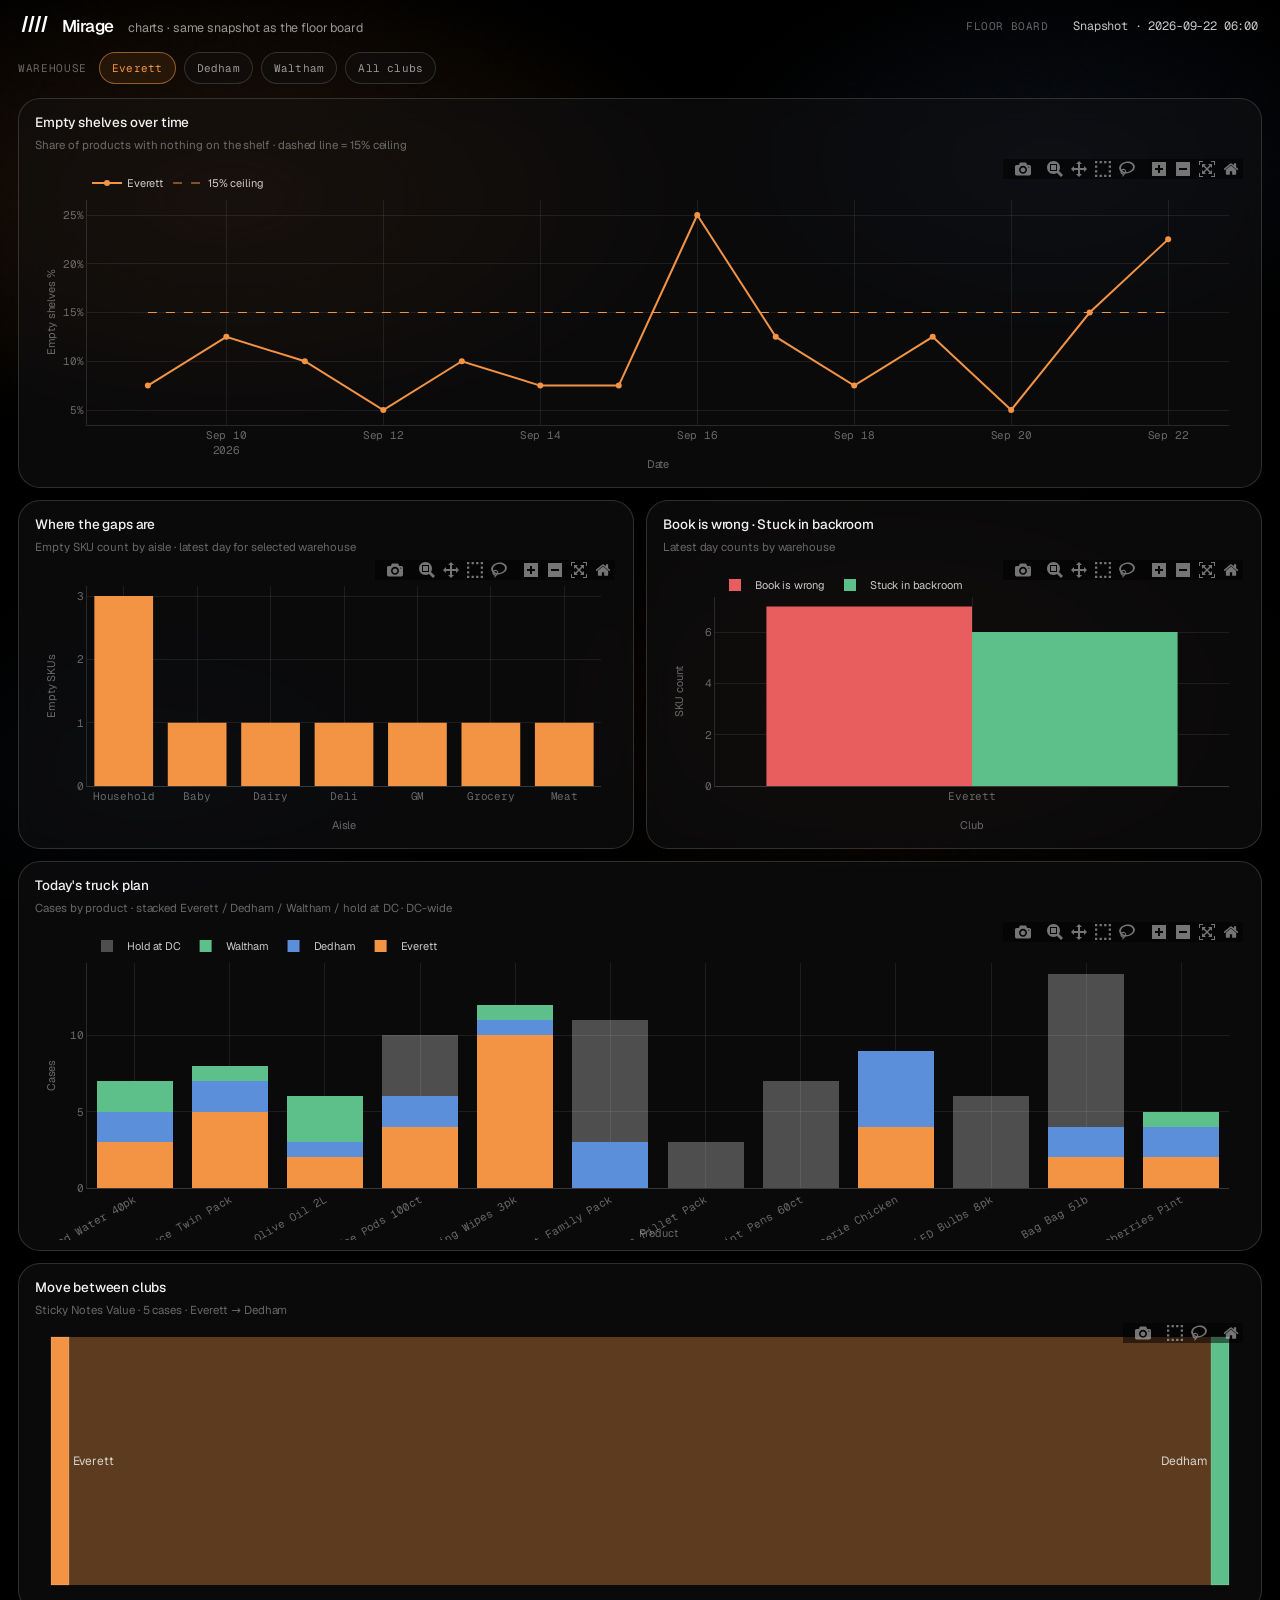
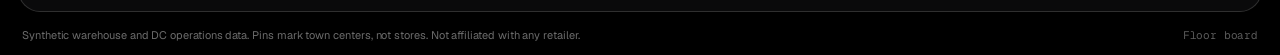
==== commit ca12b53c: "Show Mirage clubs as Everett Dedham Waltham Avon Town-name chips and Charts CTA to analysis, with wa" ====
--- a/docs/analysis.html
+++ b/docs/analysis.html
@@ -34,9 +34,9 @@
 
     <div class="toolbar" role="group" aria-label="Warehouse filter">
       <span class="toolbar-label">Warehouse</span>
-      <button type="button" class="chip" data-club="warehouse_1" aria-pressed="true">warehouse_1</button>
-      <button type="button" class="chip" data-club="warehouse_2" aria-pressed="false">warehouse_2</button>
-      <button type="button" class="chip" data-club="warehouse_3" aria-pressed="false">warehouse_3</button>
+      <button type="button" class="chip" data-club="warehouse_1" aria-pressed="true">Everett</button>
+      <button type="button" class="chip" data-club="warehouse_2" aria-pressed="false">Dedham</button>
+      <button type="button" class="chip" data-club="warehouse_3" aria-pressed="false">Waltham</button>
       <button type="button" class="chip" data-club="all" aria-pressed="false">All clubs</button>
     </div>
 
@@ -61,13 +61,13 @@
 
       <section class="glass wide" aria-label="Today's truck plan">
         <h2 class="card-title">Today's truck plan</h2>
-        <p class="card-note">Cases by product · stacked warehouse_1 / 2 / 3 / hold at DC · DC-wide</p>
+        <p class="card-note">Cases by product · stacked Everett / Dedham / Waltham / hold at DC · DC-wide</p>
         <div id="po-stack" class="chart tall"></div>
       </section>
 
       <section class="glass wide" aria-label="Move between clubs">
         <h2 class="card-title">Move between clubs</h2>
-        <p class="card-note">Sticky Notes Value · 5 cases · warehouse_1 → warehouse_2</p>
+        <p class="card-note">Sticky Notes Value · 5 cases · Everett → Dedham</p>
         <div id="xfer" class="chart"></div>
       </section>
     </main>
@@ -123,6 +123,13 @@
       },
     };
     const CFG = { responsive: true, displayModeBar: true, displaylogo: false };
+    const WH_LABEL = {
+      warehouse_1: "Everett",
+      warehouse_2: "Dedham",
+      warehouse_3: "Waltham",
+      warehouse_4: "Avon",
+    };
+    const labelOf = (id) => WH_LABEL[id] || id;
     let club = "warehouse_1";
     let cache = {};
 
@@ -177,7 +184,7 @@
       const trendTraces = clubOrder
         .filter((name) => byClub[name])
         .map((name, i) => ({
-          name,
+          name: labelOf(name),
           x: byClub[name].x,
           y: byClub[name].y,
           type: "scatter",
@@ -188,7 +195,7 @@
       Object.keys(byClub).forEach((name) => {
         if (clubOrder.includes(name)) return;
         trendTraces.push({
-          name, x: byClub[name].x, y: byClub[name].y,
+          name: labelOf(name), x: byClub[name].x, y: byClub[name].y,
           type: "scatter", mode: "lines+markers",
           line: { color: ACCENT, width: 2 },
           marker: { color: ACCENT, size: 6 },
@@ -236,14 +243,14 @@
         {
           name: "Book is wrong",
           type: "bar",
-          x: kpiF.map((r) => r.chip_label),
+          x: kpiF.map((r) => labelOf(r.chip_label)),
           y: kpiF.map((r) => +r.phantom_sku_count),
           marker: { color: DANGER },
         },
         {
           name: "Stuck in backroom",
           type: "bar",
-          x: kpiF.map((r) => r.chip_label),
+          x: kpiF.map((r) => labelOf(r.chip_label)),
           y: kpiF.map((r) => +r.backroom_rescue_sku_count),
           marker: { color: RESCUE },
         },
@@ -251,7 +258,7 @@
         ...LAYOUT,
         barmode: "group",
         yaxis: { ...LAYOUT.yaxis, title: { ...LAYOUT.yaxis.title, text: "SKU count" } },
-        xaxis: { ...LAYOUT.xaxis, title: { ...LAYOUT.xaxis.title, text: "Warehouse" } },
+        xaxis: { ...LAYOUT.xaxis, title: { ...LAYOUT.xaxis.title, text: "Club" } },
       }, CFG);
 
       const flags = await loadCSV("v_inventory_flags.csv");
@@ -274,9 +281,9 @@
         ah.push(Math.max(0, p.received - p.w1 - p.w2 - p.w3));
       });
       Plotly.newPlot("po-stack", [
-        { name: "warehouse_1", type: "bar", x: labs, y: a1, marker: { color: SERIES[0] } },
-        { name: "warehouse_2", type: "bar", x: labs, y: a2, marker: { color: SERIES[1] } },
-        { name: "warehouse_3", type: "bar", x: labs, y: a3, marker: { color: SERIES[2] } },
+        { name: "Everett", type: "bar", x: labs, y: a1, marker: { color: SERIES[0] } },
+        { name: "Dedham", type: "bar", x: labs, y: a2, marker: { color: SERIES[1] } },
+        { name: "Waltham", type: "bar", x: labs, y: a3, marker: { color: SERIES[2] } },
         { name: "Hold at DC", type: "bar", x: labs, y: ah, marker: { color: SERIES[3] } },
       ], {
         ...LAYOUT,
@@ -289,7 +296,7 @@
         type: "sankey",
         orientation: "h",
         node: {
-          label: ["warehouse_1", "warehouse_2"],
+          label: ["Everett", "Dedham"],
           color: [ACCENT, RESCUE],
           pad: 18,
           thickness: 18,
